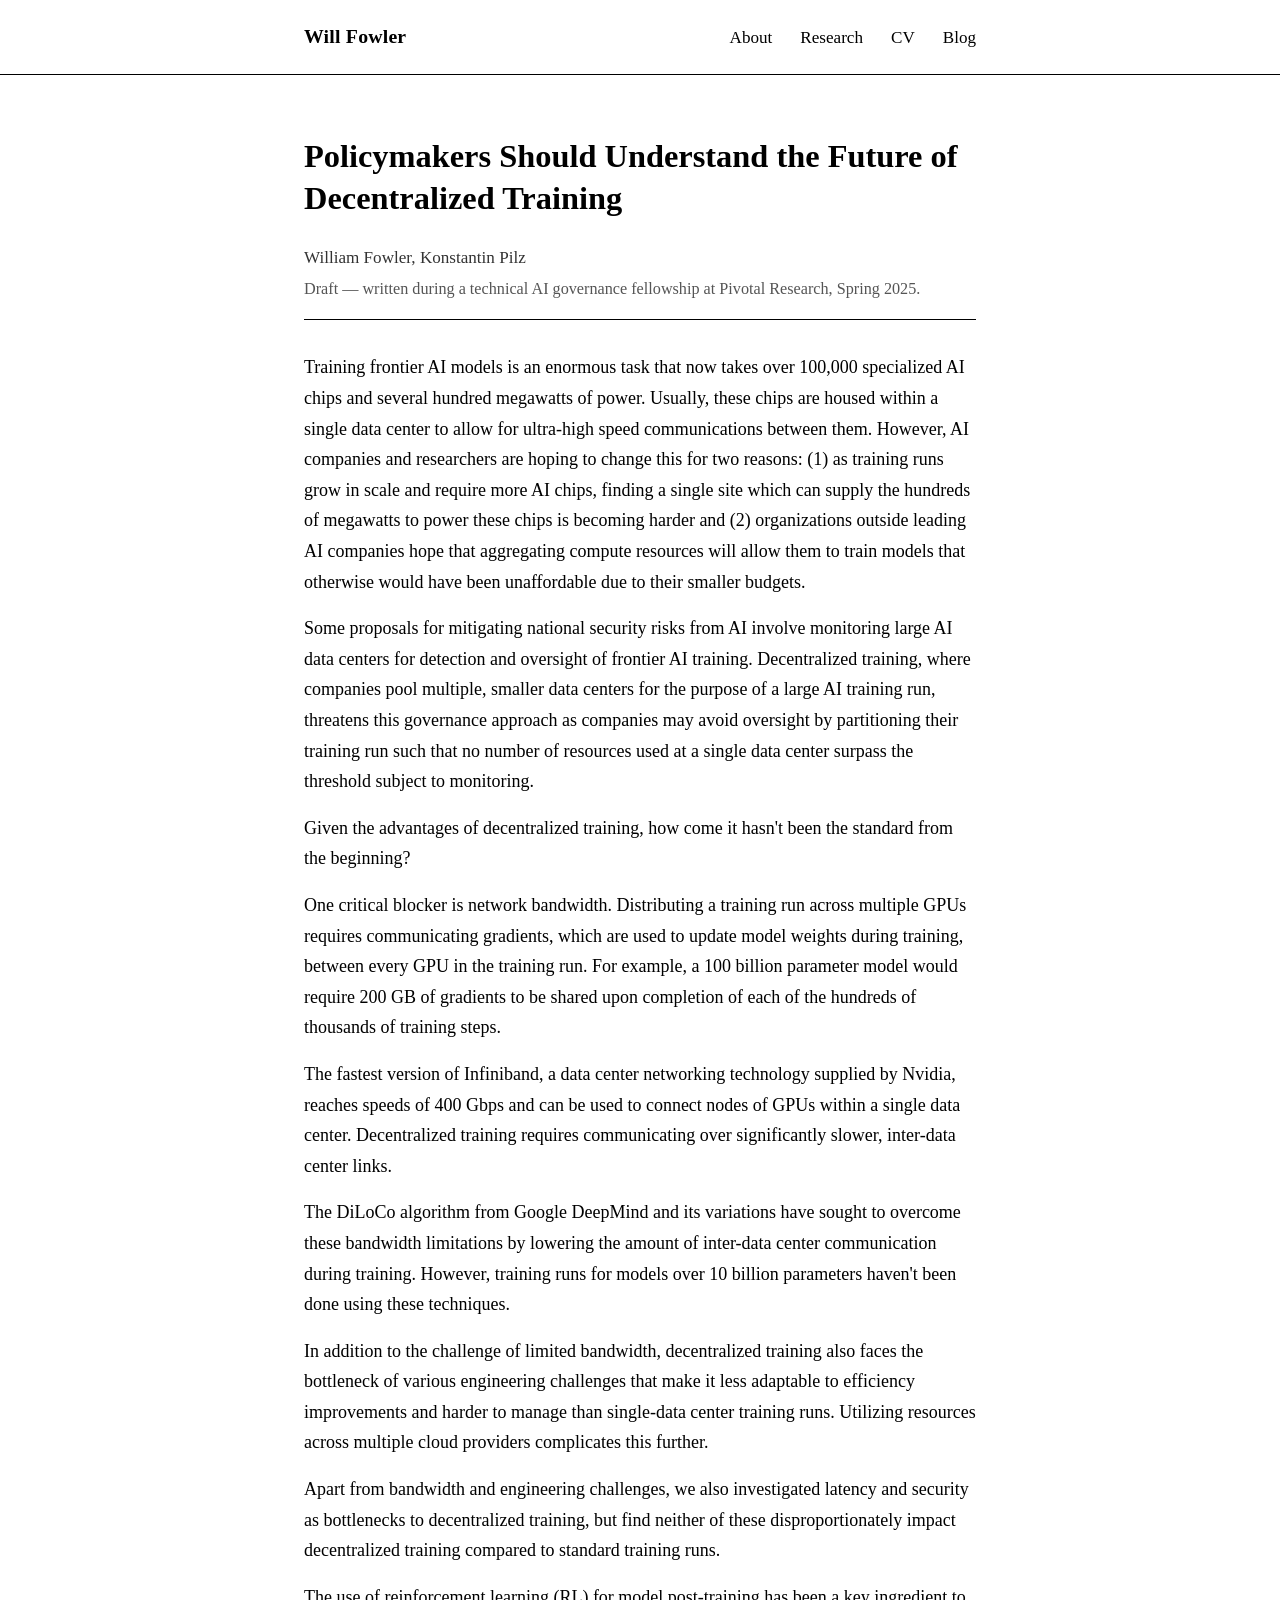
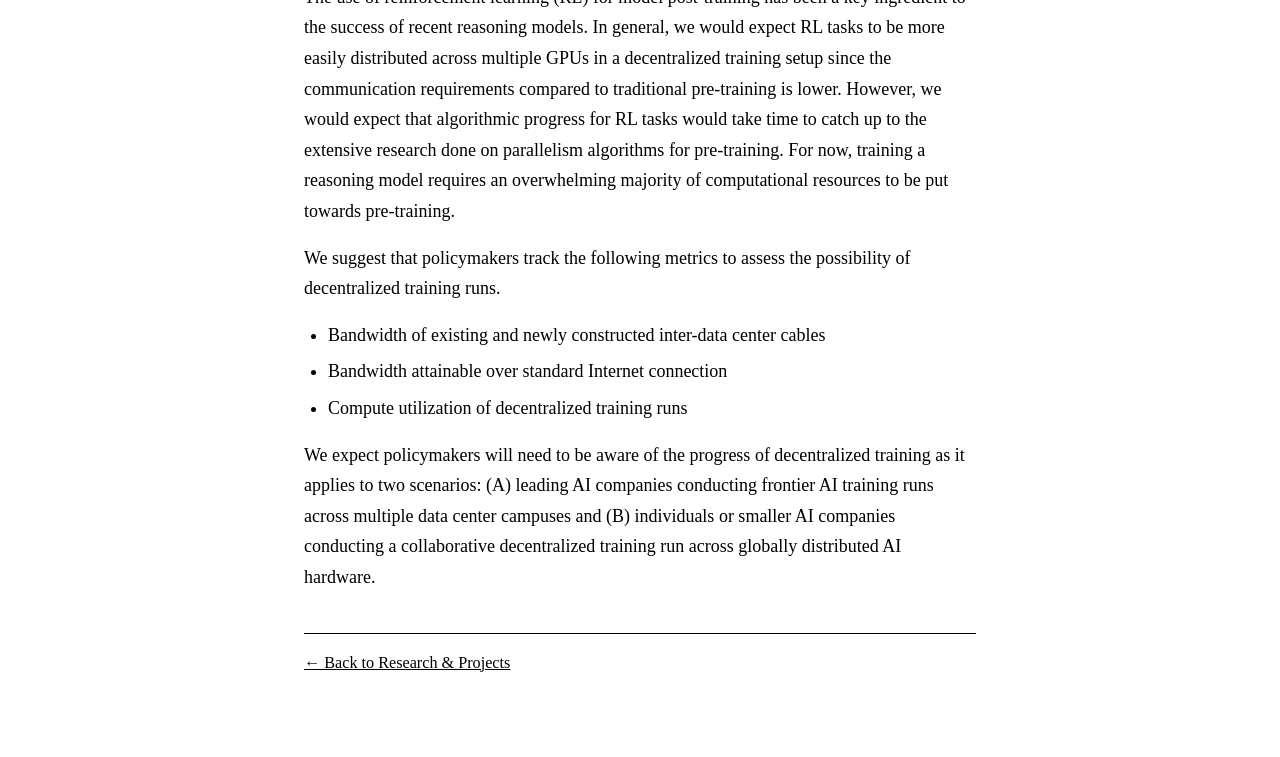
==== decentralized-training.html @ 6f561d5e "Add decentralized training draft page; update research page and blog link - New decentralized-traini" ====
<!DOCTYPE html>
<html lang="en">
<head>
  <meta charset="UTF-8" />
  <meta name="viewport" content="width=device-width, initial-scale=1.0" />
  <title>Policymakers Should Understand the Future of Decentralized Training — Will Fowler</title>
  <link rel="stylesheet" href="css/style.css" />
</head>
<body>

  <nav>
    <div class="container">
      <a class="site-name" href="index.html">Will Fowler</a>
      <div class="nav-links">
        <a href="index.html">About</a>
        <a href="research.html">Research</a>
        <a href="resume.html">CV</a>
        <a href="https://substack.com/@willbfowler" target="_blank" rel="noopener">Blog</a>
      </div>
    </div>
  </nav>

  <main>
    <div class="container">

      <h1>Policymakers Should Understand the Future of Decentralized Training</h1>
      <p class="byline">William Fowler, Konstantin Pilz</p>
      <p class="draft-note">Draft — written during a technical AI governance fellowship at Pivotal Research, Spring 2025.</p>

      <div class="post-body">
        <p>Training frontier AI models is an enormous task that now takes over 100,000 specialized AI chips and several hundred megawatts of power. Usually, these chips are housed within a single data center to allow for ultra-high speed communications between them. However, AI companies and researchers are hoping to change this for two reasons: (1) as training runs grow in scale and require more AI chips, finding a single site which can supply the hundreds of megawatts to power these chips is becoming harder and (2) organizations outside leading AI companies hope that aggregating compute resources will allow them to train models that otherwise would have been unaffordable due to their smaller budgets.</p>

        <p>Some proposals for mitigating national security risks from AI involve monitoring large AI data centers for detection and oversight of frontier AI training. Decentralized training, where companies pool multiple, smaller data centers for the purpose of a large AI training run, threatens this governance approach as companies may avoid oversight by partitioning their training run such that no number of resources used at a single data center surpass the threshold subject to monitoring.</p>

        <p>Given the advantages of decentralized training, how come it hasn't been the standard from the beginning?</p>

        <p>One critical blocker is network bandwidth. Distributing a training run across multiple GPUs requires communicating gradients, which are used to update model weights during training, between every GPU in the training run. For example, a 100 billion parameter model would require 200 GB of gradients to be shared upon completion of each of the hundreds of thousands of training steps.</p>

        <p>The fastest version of Infiniband, a data center networking technology supplied by Nvidia, reaches speeds of 400 Gbps and can be used to connect nodes of GPUs within a single data center. Decentralized training requires communicating over significantly slower, inter-data center links.</p>

        <p>The DiLoCo algorithm from Google DeepMind and its variations have sought to overcome these bandwidth limitations by lowering the amount of inter-data center communication during training. However, training runs for models over 10 billion parameters haven't been done using these techniques.</p>

        <p>In addition to the challenge of limited bandwidth, decentralized training also faces the bottleneck of various engineering challenges that make it less adaptable to efficiency improvements and harder to manage than single-data center training runs. Utilizing resources across multiple cloud providers complicates this further.</p>

        <p>Apart from bandwidth and engineering challenges, we also investigated latency and security as bottlenecks to decentralized training, but find neither of these disproportionately impact decentralized training compared to standard training runs.</p>

        <p>The use of reinforcement learning (RL) for model post-training has been a key ingredient to the success of recent reasoning models. In general, we would expect RL tasks to be more easily distributed across multiple GPUs in a decentralized training setup since the communication requirements compared to traditional pre-training is lower. However, we would expect that algorithmic progress for RL tasks would take time to catch up to the extensive research done on parallelism algorithms for pre-training. For now, training a reasoning model requires an overwhelming majority of computational resources to be put towards pre-training.</p>

        <p>We suggest that policymakers track the following metrics to assess the possibility of decentralized training runs.</p>

        <ul>
          <li>Bandwidth of existing and newly constructed inter-data center cables</li>
          <li>Bandwidth attainable over standard Internet connection</li>
          <li>Compute utilization of decentralized training runs</li>
        </ul>

        <p>We expect policymakers will need to be aware of the progress of decentralized training as it applies to two scenarios: (A) leading AI companies conducting frontier AI training runs across multiple data center campuses and (B) individuals or smaller AI companies conducting a collaborative decentralized training run across globally distributed AI hardware.</p>
      </div>

      <p class="post-back"><a href="research.html">&larr; Back to Research &amp; Projects</a></p>

    </div>
  </main>

</body>
</html>
---- css/style.css ----
*, *::before, *::after {
  box-sizing: border-box;
  margin: 0;
  padding: 0;
}

html {
  font-size: 18px;
}

body {
  font-family: Georgia, 'Times New Roman', serif;
  background: #fff;
  color: #000;
  line-height: 1.7;
}

/* ── Layout ── */

.container {
  max-width: 720px;
  margin: 0 auto;
  padding: 0 24px;
}

/* ── Navigation ── */

nav {
  border-bottom: 1px solid #000;
  padding: 20px 0;
  margin-bottom: 60px;
}

nav .container {
  display: flex;
  align-items: baseline;
  justify-content: space-between;
}

nav .site-name {
  font-size: 1.1rem;
  font-weight: bold;
  text-decoration: none;
  color: #000;
  letter-spacing: 0.01em;
}

nav .nav-links {
  display: flex;
  gap: 28px;
}

nav .nav-links a {
  font-size: 0.95rem;
  text-decoration: none;
  color: #000;
}

nav .nav-links a:hover,
nav .site-name:hover {
  text-decoration: underline;
}

/* ── Page content ── */

main {
  padding-bottom: 80px;
}

h1 {
  font-size: 1.8rem;
  font-weight: bold;
  margin-bottom: 24px;
  line-height: 1.3;
}

h2 {
  font-size: 1.3rem;
  font-weight: bold;
  margin-top: 48px;
  margin-bottom: 16px;
  border-bottom: 1px solid #000;
  padding-bottom: 6px;
}

p {
  margin-bottom: 16px;
}

a {
  color: #000;
  text-decoration: underline;
}

a:hover {
  text-decoration: none;
}

/* ── Home page ── */

.profile {
  display: flex;
  gap: 36px;
  align-items: flex-start;
  margin-bottom: 36px;
}

.profile img {
  width: 180px;
  height: 220px;
  object-fit: cover;
  object-position: top;
  flex-shrink: 0;
}

.profile-bio {
  flex: 1;
}

.profile-bio h1 {
  margin-bottom: 12px;
}

/* ── Research & Projects ── */

.publication-list {
  list-style: none;
  margin-bottom: 8px;
}

.publication-list li {
  margin-bottom: 20px;
  padding-left: 0;
}

.publication-list li a {
  font-style: italic;
}

.publication-list .authors {
  font-size: 0.9rem;
  color: #333;
}

.publication-list .venue {
  font-size: 0.9rem;
  color: #555;
}

.project-entry {
  margin-bottom: 28px;
}

.project-entry h3 {
  font-size: 1rem;
  font-weight: bold;
  margin-bottom: 4px;
}

.project-entry h3 a {
  font-style: normal;
}

.project-entry p {
  margin-bottom: 0;
  font-size: 0.95rem;
}

/* ── Post page ── */

.byline {
  font-size: 0.95rem;
  color: #333;
  margin-bottom: 4px;
}

.draft-note {
  font-size: 0.9rem;
  color: #555;
  border-bottom: 1px solid #000;
  padding-bottom: 16px;
  margin-bottom: 32px;
}

.post-body ul {
  margin: 0 0 16px 24px;
}

.post-body li {
  margin-bottom: 6px;
}

.post-back {
  border-top: 1px solid #000;
  padding-top: 16px;
  margin-top: 40px;
  margin-bottom: 0;
  font-size: 0.9rem;
}

/* ── Resume page ── */

.resume-embed {
  width: 100%;
  height: 85vh;
  border: 1px solid #ccc;
  display: block;
}

.resume-fallback {
  margin-top: 12px;
  font-size: 0.9rem;
}

/* ── Responsive ── */

@media (max-width: 560px) {
  .profile {
    flex-direction: column;
  }

  .profile img {
    width: 100%;
    height: auto;
    max-height: 280px;
  }

  nav .nav-links {
    gap: 16px;
  }
}
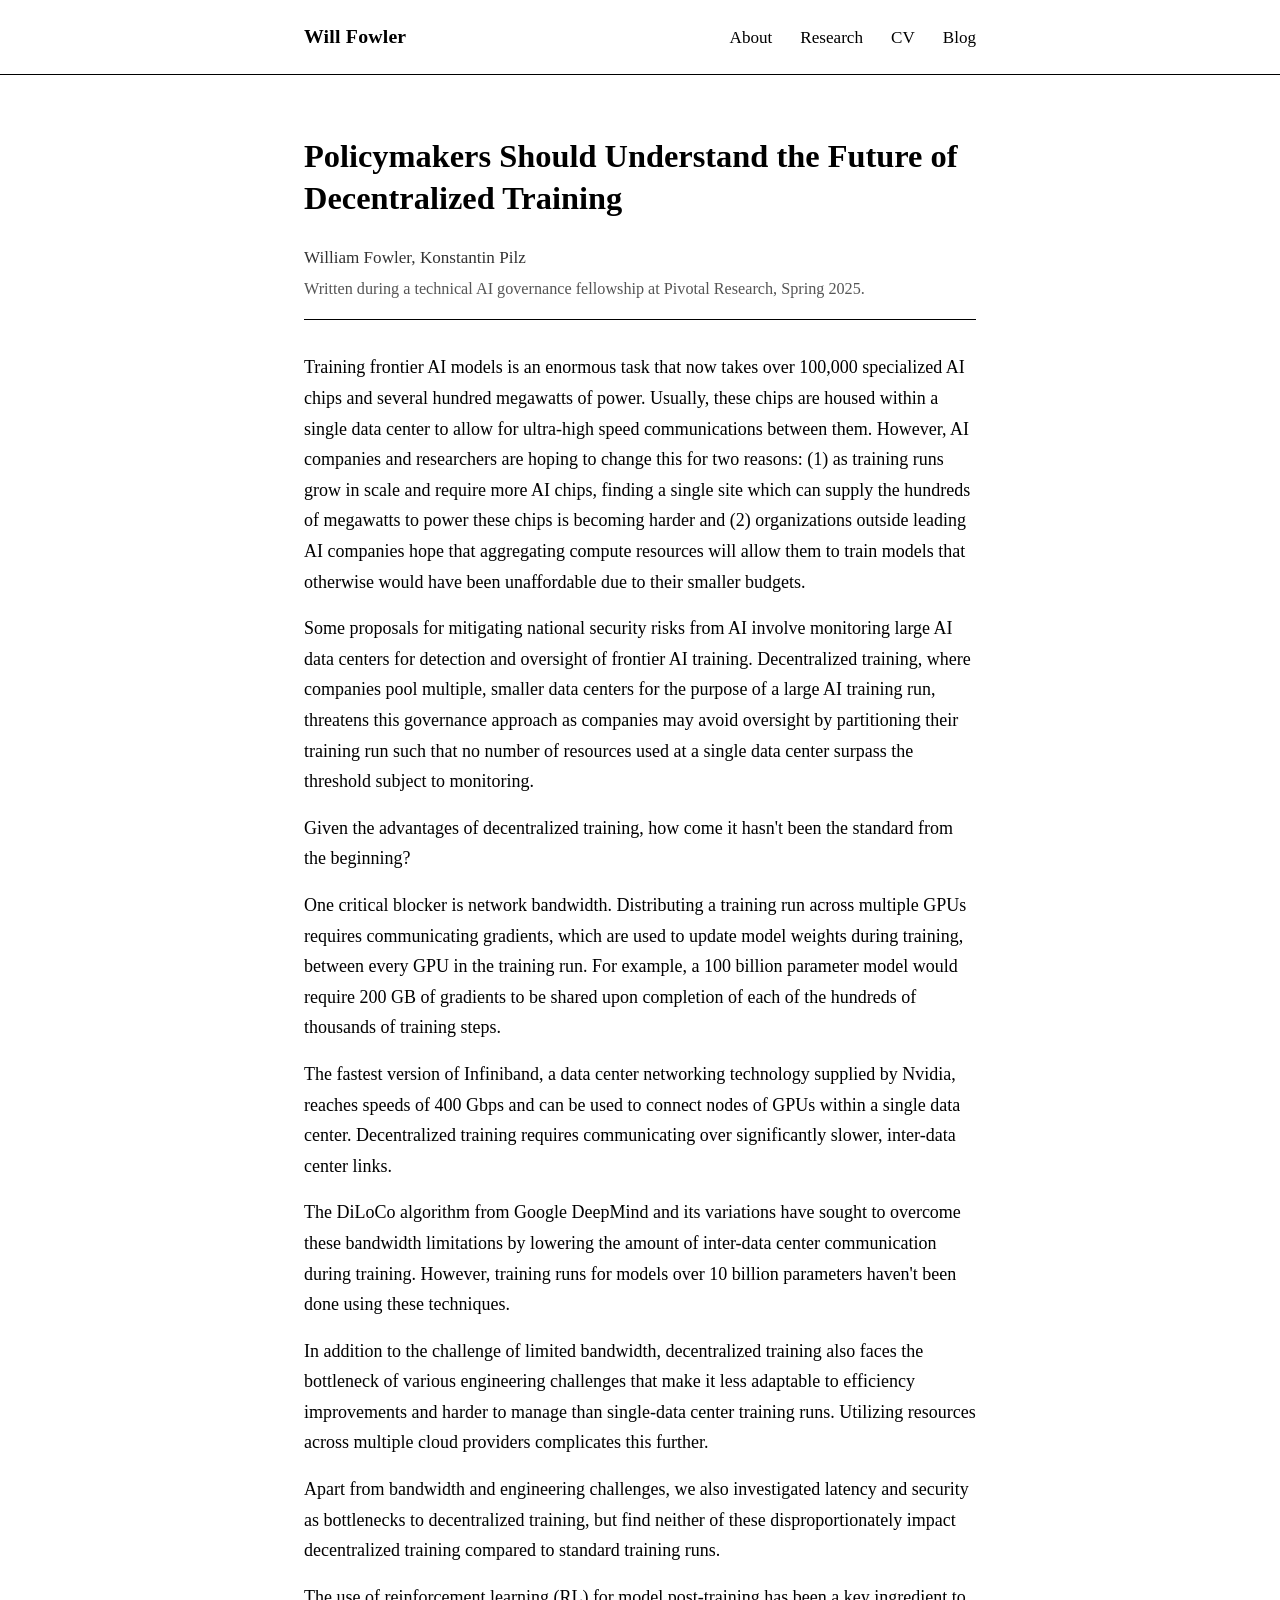
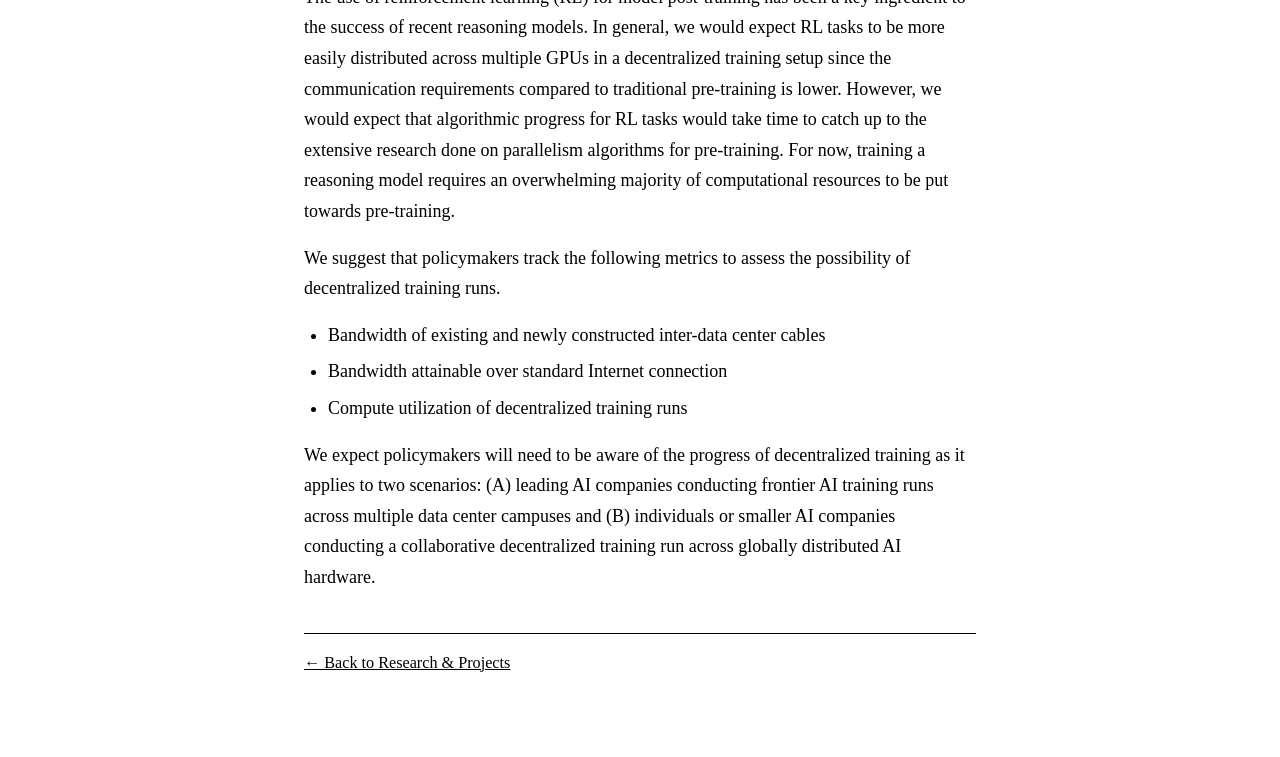
==== commit 71388b1a: "Drop draft labeling from the decentralized training page" ====
--- a/decentralized-training.html
+++ b/decentralized-training.html
@@ -25,7 +25,7 @@
 
       <h1>Policymakers Should Understand the Future of Decentralized Training</h1>
       <p class="byline">William Fowler, Konstantin Pilz</p>
-      <p class="draft-note">Draft — written during a technical AI governance fellowship at Pivotal Research, Spring 2025.</p>
+      <p class="post-note">Written during a technical AI governance fellowship at Pivotal Research, Spring 2025.</p>
 
       <div class="post-body">
         <p>Training frontier AI models is an enormous task that now takes over 100,000 specialized AI chips and several hundred megawatts of power. Usually, these chips are housed within a single data center to allow for ultra-high speed communications between them. However, AI companies and researchers are hoping to change this for two reasons: (1) as training runs grow in scale and require more AI chips, finding a single site which can supply the hundreds of megawatts to power these chips is becoming harder and (2) organizations outside leading AI companies hope that aggregating compute resources will allow them to train models that otherwise would have been unaffordable due to their smaller budgets.</p>
--- a/css/style.css
+++ b/css/style.css
@@ -174,7 +174,7 @@
   margin-bottom: 4px;
 }
 
-.draft-note {
+.post-note {
   font-size: 0.9rem;
   color: #555;
   border-bottom: 1px solid #000;
